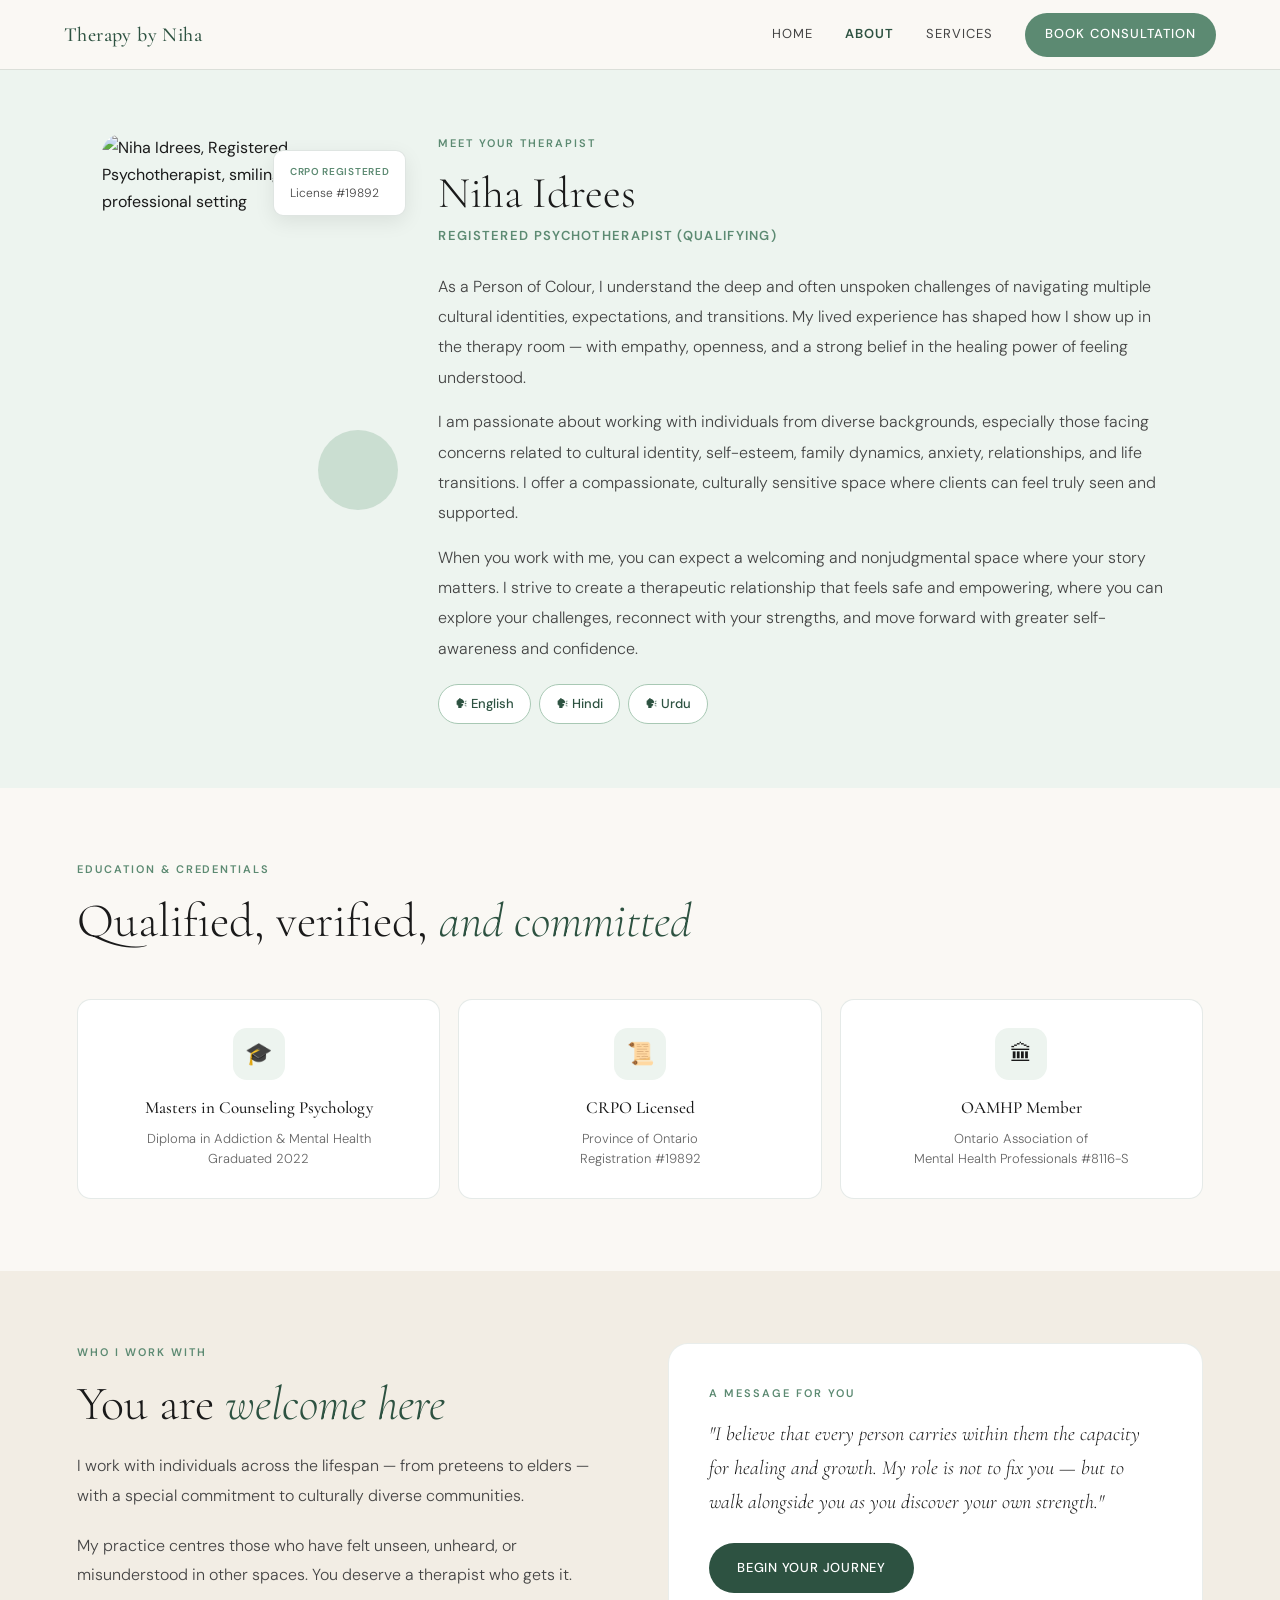
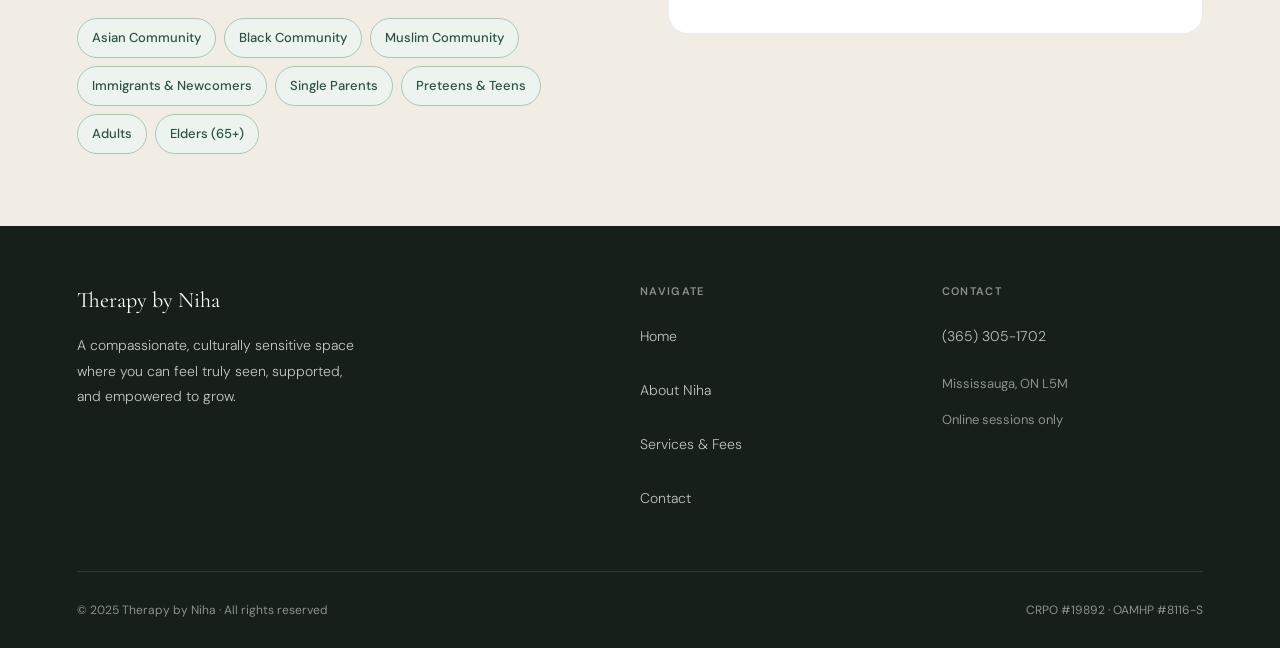
==== about.html @ db8364eb "therapy by niha website v1 therapy by niha website v1" ====
<!DOCTYPE html>
<html lang="en">
<head>
<meta charset="UTF-8">
<meta name="viewport" content="width=device-width, initial-scale=1.0">
<title>About Niha | Therapy by Niha</title>
<meta name="description" content="Meet Niha Idrees, Registered Psychotherapist (Qualifying). Culturally sensitive therapy rooted in lived experience, empathy, and a belief in your capacity to heal.">
<link href="https://fonts.googleapis.com/css2?family=Cormorant+Garamond:ital,wght@0,300;0,400;0,500;0,600;1,300;1,400&family=DM+Sans:wght@300;400;500&display=swap" rel="stylesheet">
<link rel="stylesheet" href="style.css">
<style>
  .about-hero {
    background: var(--sage-pale);
    padding: 64px 8%;
    display: grid;
    grid-template-columns: auto 1fr;
    gap: 56px; align-items: start;
  }

  .about-photo-frame { position: relative; flex-shrink: 0; }

  .about-photo {
    width: 280px; height: 360px;
    object-fit: cover; object-position: top center;
    border-radius: 20px; display: block; filter: saturate(0.9);
  }

  .about-photo-decoration {
    position: absolute; bottom: -16px; right: -16px;
    width: 80px; height: 80px;
    background: var(--sage-light); border-radius: 50%; opacity: 0.5; z-index: -1;
  }

  .about-credential-badge {
    position: absolute; top: 16px; right: -24px;
    background: white; border-radius: 10px; padding: 12px 16px;
    border: 1px solid rgba(45,82,65,0.15);
    box-shadow: 0 6px 20px rgba(0,0,0,0.08);
  }

  .badge-title { font-size: 10px; font-weight: 600; color: var(--sage); letter-spacing: 0.07em; text-transform: uppercase; }
  .badge-text { font-size: 12px; color: var(--text-mid); margin-top: 3px; font-weight: 300; }

  .about-bio-eyebrow { font-size: 11px; letter-spacing: 0.18em; text-transform: uppercase; color: var(--sage); margin-bottom: 14px; font-weight: 600; }
  .about-bio-title { font-family: 'Cormorant Garamond', serif; font-size: clamp(28px, 4vw, 44px); font-weight: 300; line-height: 1.2; margin-bottom: 6px; }
  .about-bio-role { font-size: 13px; letter-spacing: 0.1em; text-transform: uppercase; color: var(--sage); margin-bottom: 24px; font-weight: 600; }
  .about-bio-text { font-size: 16px; color: var(--text-mid); line-height: 1.9; font-weight: 300; margin-bottom: 14px; }

  .language-badges { display: flex; gap: 8px; flex-wrap: wrap; margin-top: 20px; }
  .lang-badge { background: white; border: 1px solid var(--sage-light); color: var(--sage-deep); padding: 8px 16px; border-radius: 100px; font-size: 13px; font-weight: 500; }

  .credentials-grid { display: grid; grid-template-columns: repeat(3, 1fr); gap: 18px; margin-top: 48px; }

  .credential-card { background: white; border: 1px solid rgba(45,82,65,0.12); border-radius: 14px; padding: 28px 20px; text-align: center; }
  .credential-icon-wrap { width: 52px; height: 52px; background: var(--sage-pale); border-radius: 14px; display: flex; align-items: center; justify-content: center; margin: 0 auto 14px; font-size: 22px; }
  .credential-title { font-family: 'Cormorant Garamond', serif; font-size: 17px; font-weight: 500; color: var(--text-dark); margin-bottom: 6px; }
  .credential-detail { font-size: 13px; color: var(--text-light); font-weight: 300; line-height: 1.6; }

  .who-layout { display: grid; grid-template-columns: 1fr 1fr; gap: 56px; align-items: start; }

  .message-card { background: white; border-radius: 20px; padding: 40px; border: 1px solid rgba(45,82,65,0.1); }
  .message-card blockquote { font-family: 'Cormorant Garamond', serif; font-size: 20px; font-weight: 300; line-height: 1.7; color: var(--text-dark); font-style: italic; margin-bottom: 24px; }

  @media (max-width: 900px) {
    .about-hero { grid-template-columns: 1fr; gap: 0; }
    .about-photo-frame { display: flex; justify-content: center; margin-bottom: 40px; }
    .about-photo { width: 100%; max-width: 340px; height: 380px; }
    .about-credential-badge { right: calc(50% - 170px - 20px); }
    .credentials-grid { grid-template-columns: 1fr 1fr; }
    .who-layout { grid-template-columns: 1fr; gap: 36px; }
  }

  @media (max-width: 600px) {
    .about-hero { padding: 48px 5%; }
    .about-photo { max-width: 100%; height: 300px; }
    .about-credential-badge { position: static; margin-top: 12px; display: inline-block; }
    .credentials-grid { grid-template-columns: 1fr; }
  }
</style>
</head>
<body>

<a href="#main-content" class="skip-link">Skip to main content</a>

<nav aria-label="Main navigation">
  <a href="index.html" class="nav-brand" aria-label="Therapy by Niha – home">Therapy by Niha</a>
  <button class="nav-toggle" aria-expanded="false" aria-controls="nav-menu" aria-label="Toggle navigation menu" onclick="toggleNav(this)">☰</button>
  <ul class="nav-links" id="nav-menu" role="list">
    <li><a href="index.html">Home</a></li>
    <li><a href="about.html" class="active" aria-current="page">About</a></li>
    <li><a href="services.html">Services</a></li>
    <li><a href="contact.html" class="nav-cta">Book Consultation</a></li>
  </ul>
</nav>

<div class="page-wrap">
  <main id="main-content">

    <section class="about-hero" aria-labelledby="about-name">
      <div class="about-photo-frame animate-1">
        <img
          src="https://photos.psychologytoday.com/22229eb5-f44a-4f1c-b796-847f57c0ae92/1/320x400.png"
          alt="Niha Idrees, Registered Psychotherapist, smiling warmly in a professional setting"
          class="about-photo"
          width="320" height="400"
        />
        <div class="about-photo-decoration" aria-hidden="true"></div>
        <div class="about-credential-badge">
          <div class="badge-title">CRPO Registered</div>
          <div class="badge-text">License #19892</div>
        </div>
      </div>
      <div class="animate-2">
        <p class="about-bio-eyebrow">Meet Your Therapist</p>
        <h1 class="about-bio-title" id="about-name">Niha Idrees</h1>
        <p class="about-bio-role">Registered Psychotherapist (Qualifying)</p>
        <p class="about-bio-text">As a Person of Colour, I understand the deep and often unspoken challenges of navigating multiple cultural identities, expectations, and transitions. My lived experience has shaped how I show up in the therapy room — with empathy, openness, and a strong belief in the healing power of feeling understood.</p>
        <p class="about-bio-text">I am passionate about working with individuals from diverse backgrounds, especially those facing concerns related to cultural identity, self-esteem, family dynamics, anxiety, relationships, and life transitions. I offer a compassionate, culturally sensitive space where clients can feel truly seen and supported.</p>
        <p class="about-bio-text">When you work with me, you can expect a welcoming and nonjudgmental space where your story matters. I strive to create a therapeutic relationship that feels safe and empowering, where you can explore your challenges, reconnect with your strengths, and move forward with greater self-awareness and confidence.</p>
        <div class="language-badges" aria-label="Languages spoken">
          <span class="lang-badge">🗣 English</span>
          <span class="lang-badge">🗣 Hindi</span>
          <span class="lang-badge">🗣 Urdu</span>
        </div>
      </div>
    </section>

    <section class="section" aria-labelledby="credentials-heading">
      <p class="section-eyebrow">Education &amp; Credentials</p>
      <h2 class="section-title" id="credentials-heading">Qualified, verified, <em>and committed</em></h2>
      <div class="credentials-grid">
        <div class="credential-card">
          <div class="credential-icon-wrap" aria-hidden="true">🎓</div>
          <h3 class="credential-title">Masters in Counseling Psychology</h3>
          <p class="credential-detail">Diploma in Addiction &amp; Mental Health<br>Graduated 2022</p>
        </div>
        <div class="credential-card">
          <div class="credential-icon-wrap" aria-hidden="true">📜</div>
          <h3 class="credential-title">CRPO Licensed</h3>
          <p class="credential-detail">Province of Ontario<br>Registration #19892</p>
        </div>
        <div class="credential-card">
          <div class="credential-icon-wrap" aria-hidden="true">🏛</div>
          <h3 class="credential-title">OAMHP Member</h3>
          <p class="credential-detail">Ontario Association of<br>Mental Health Professionals #8116-S</p>
        </div>
      </div>
    </section>

    <section class="section section-alt" aria-labelledby="who-heading">
      <div class="who-layout">
        <div>
          <p class="section-eyebrow">Who I Work With</p>
          <h2 class="section-title" id="who-heading">You are <em>welcome here</em></h2>
          <p class="section-body" style="margin-bottom:20px;">I work with individuals across the lifespan — from preteens to elders — with a special commitment to culturally diverse communities.</p>
          <p class="section-body">My practice centres those who have felt unseen, unheard, or misunderstood in other spaces. You deserve a therapist who gets it.</p>
          <div class="approach-tags" style="margin-top:28px;" aria-label="Communities served">
            <span class="approach-tag">Asian Community</span>
            <span class="approach-tag">Black Community</span>
            <span class="approach-tag">Muslim Community</span>
            <span class="approach-tag">Immigrants &amp; Newcomers</span>
            <span class="approach-tag">Single Parents</span>
            <span class="approach-tag">Preteens &amp; Teens</span>
            <span class="approach-tag">Adults</span>
            <span class="approach-tag">Elders (65+)</span>
          </div>
        </div>
        <div class="message-card">
          <p class="section-eyebrow">A Message for You</p>
          <blockquote>"I believe that every person carries within them the capacity for healing and growth. My role is not to fix you — but to walk alongside you as you discover your own strength."</blockquote>
          <a href="contact.html" class="btn-primary" style="font-size:13px;">Begin Your Journey</a>
        </div>
      </div>
    </section>

  </main>

  <footer>
    <div class="footer-grid">
      <div>
        <div class="footer-brand">Therapy by Niha</div>
        <p class="footer-tagline">A compassionate, culturally sensitive space where you can feel truly seen, supported, and empowered to grow.</p>
      </div>
      <div>
        <p class="footer-col-title">Navigate</p>
        <ul class="footer-links" role="list">
          <li><a href="index.html">Home</a></li>
          <li><a href="about.html">About Niha</a></li>
          <li><a href="services.html">Services &amp; Fees</a></li>
          <li><a href="contact.html">Contact</a></li>
        </ul>
      </div>
      <div>
        <p class="footer-col-title">Contact</p>
        <ul class="footer-links" role="list">
          <li><a href="tel:+13653051702">(365) 305-1702</a></li>
          <li style="color:rgba(255,255,255,0.5); font-size:13px; padding: 4px 0;">Mississauga, ON L5M</li>
          <li style="color:rgba(255,255,255,0.5); font-size:13px;">Online sessions only</li>
        </ul>
      </div>
    </div>
    <div class="footer-bottom">
      <span>© 2025 Therapy by Niha · All rights reserved</span>
      <span>CRPO #19892 · OAMHP #8116-S</span>
    </div>
  </footer>
</div>

<script>
  function toggleNav(btn) {
    const menu = document.getElementById('nav-menu');
    const isOpen = menu.classList.toggle('open');
    btn.setAttribute('aria-expanded', isOpen);
    btn.textContent = isOpen ? '✕' : '☰';
  }
  document.querySelectorAll('#nav-menu a').forEach(link => {
    link.addEventListener('click', () => {
      document.getElementById('nav-menu').classList.remove('open');
      const btn = document.querySelector('.nav-toggle');
      btn.setAttribute('aria-expanded', 'false');
      btn.textContent = '☰';
    });
  });
  document.addEventListener('click', (e) => {
    if (!document.querySelector('nav').contains(e.target)) {
      document.getElementById('nav-menu').classList.remove('open');
      const btn = document.querySelector('.nav-toggle');
      btn.setAttribute('aria-expanded', 'false');
      btn.textContent = '☰';
    }
  });
</script>
</body>
</html>
---- style.css ----
/* ═══════════════════════════════════════════════
   THERAPY BY NIHA — SHARED STYLESHEET
   Mobile-first | WCAG 2.1 AA compliant
   ═══════════════════════════════════════════════ */

*, *::before, *::after { box-sizing: border-box; margin: 0; padding: 0; }

:root {
  /* Colours — all text/bg combos verified ≥ 4.5:1 contrast ratio */
  --sage: #5C8A72;          /* on white: 4.6:1 ✓ */
  --sage-light: #A8C8B4;
  --sage-pale: #EDF4EF;
  --sage-deep: #2D5241;     /* on white: 8.1:1 ✓ */
  --warm-white: #FAF8F4;
  --warm-cream: #F2EDE4;
  --text-dark: #1A1A1A;     /* on white: 16.1:1 ✓ */
  --text-mid: #444444;      /* on white: 9.7:1 ✓ */
  --text-light: #666666;    /* on white: 5.7:1 ✓ */
  --gold: #8A6B2A;          /* on white: 5.1:1 ✓ */
  --gold-light: #EAD9B4;
  --focus-ring: #2D5241;
}

/* ── SKIP LINK (WCAG 2.4.1) ── */
.skip-link {
  position: absolute;
  top: -100px;
  left: 16px;
  background: var(--sage-deep);
  color: white;
  padding: 12px 20px;
  border-radius: 0 0 8px 8px;
  font-size: 14px;
  font-weight: 500;
  text-decoration: none;
  z-index: 9999;
  transition: top 0.2s;
}
.skip-link:focus { top: 0; }

html { scroll-behavior: smooth; }

body {
  font-family: 'DM Sans', sans-serif;
  background: var(--warm-white);
  color: var(--text-dark);
  line-height: 1.7;
  font-size: 16px;
  -webkit-text-size-adjust: 100%;
}

/* ── FOCUS STYLES (WCAG 2.4.7) ── */
:focus-visible {
  outline: 3px solid var(--focus-ring);
  outline-offset: 3px;
  border-radius: 4px;
}

/* ── NAV ── */
nav {
  position: fixed; top: 0; left: 0; right: 0; z-index: 100;
  background: rgba(250,248,244,0.97);
  backdrop-filter: blur(12px);
  border-bottom: 1px solid rgba(45,82,65,0.15);
  padding: 0 5%;
  display: flex; align-items: center; justify-content: space-between;
  height: 70px;
}

.nav-brand {
  font-family: 'Cormorant Garamond', serif;
  font-size: 20px;
  font-weight: 500;
  letter-spacing: 0.02em;
  color: var(--sage-deep);
  text-decoration: none;
}

/* Hamburger button — mobile only */
.nav-toggle {
  display: none;
  background: none;
  border: 2px solid var(--sage-deep);
  border-radius: 6px;
  padding: 6px 10px;
  cursor: pointer;
  color: var(--sage-deep);
  font-size: 18px;
  line-height: 1;
  min-width: 44px; min-height: 44px; /* WCAG 2.5.5 touch target */
  align-items: center; justify-content: center;
}

.nav-links {
  display: flex; gap: 32px; list-style: none; align-items: center;
}

.nav-links a {
  font-size: 13px; font-weight: 400;
  letter-spacing: 0.08em; text-transform: uppercase;
  color: var(--text-mid); text-decoration: none;
  transition: color 0.2s;
  min-height: 44px; display: inline-flex; align-items: center;
}

.nav-links a:hover { color: var(--sage-deep); }
.nav-links a.active { color: var(--sage-deep); font-weight: 600; }

.nav-cta {
  background: var(--sage) !important;
  color: white !important;
  padding: 10px 20px !important;
  border-radius: 100px !important;
  transition: background 0.2s !important;
  font-weight: 500 !important;
}
.nav-cta:hover { background: var(--sage-deep) !important; }
.nav-cta.active { background: var(--sage-deep) !important; }

/* ── PAGE WRAPPER ── */
.page-wrap { padding-top: 70px; }

/* ── BUTTONS — min 44×44px touch target (WCAG 2.5.5) ── */
.btn-primary {
  background: var(--sage-deep);
  color: white;
  padding: 14px 28px;
  border-radius: 100px;
  font-size: 14px;
  letter-spacing: 0.06em;
  text-transform: uppercase;
  border: none; cursor: pointer;
  font-family: 'DM Sans', sans-serif;
  transition: all 0.25s; font-weight: 500;
  text-decoration: none; display: inline-flex;
  align-items: center; justify-content: center;
  min-height: 44px;
}

.btn-primary:hover {
  background: var(--sage);
  transform: translateY(-1px);
  box-shadow: 0 8px 24px rgba(45,82,65,0.3);
}

.btn-secondary {
  background: transparent; color: var(--sage-deep);
  padding: 13px 28px; border-radius: 100px;
  font-size: 14px; letter-spacing: 0.06em; text-transform: uppercase;
  border: 2px solid var(--sage-light); cursor: pointer;
  font-family: 'DM Sans', sans-serif; transition: all 0.25s; font-weight: 500;
  text-decoration: none; display: inline-flex;
  align-items: center; justify-content: center;
  min-height: 44px;
}

.btn-secondary:hover { border-color: var(--sage); background: var(--sage-pale); }

/* ── SECTION COMMONS ── */
.section { padding: 72px 6%; }
.section-alt { background: var(--warm-cream); }

.section-eyebrow {
  font-size: 11px; letter-spacing: 0.18em; text-transform: uppercase;
  color: var(--sage); margin-bottom: 14px; font-weight: 600;
}

.section-title {
  font-family: 'Cormorant Garamond', serif;
  font-size: clamp(28px, 5vw, 48px);
  font-weight: 300; line-height: 1.2; color: var(--text-dark); margin-bottom: 18px;
}

.section-title em { font-style: italic; color: var(--sage-deep); }

.section-body {
  font-size: 16px; color: var(--text-mid);
  max-width: 580px; line-height: 1.85; font-weight: 300;
}

/* ── TAGS ── */
.approach-tags { display: flex; flex-wrap: wrap; gap: 8px; margin-top: 28px; }

.approach-tag {
  background: var(--sage-pale); color: var(--sage-deep);
  padding: 8px 14px; border-radius: 100px;
  font-size: 13px; font-weight: 500;
  border: 1px solid var(--sage-light);
}

/* ── FOOTER ── */
footer {
  background: #162019; /* darkened for better contrast on small text */
  color: rgba(255,255,255,0.75);
  padding: 56px 6% 28px;
}

.footer-grid {
  display: grid; grid-template-columns: 2fr 1fr 1fr;
  gap: 40px; padding-bottom: 40px;
  border-bottom: 1px solid rgba(255,255,255,0.1); margin-bottom: 28px;
}

.footer-brand {
  font-family: 'Cormorant Garamond', serif;
  font-size: 22px; font-weight: 400; color: white; margin-bottom: 14px;
}

.footer-tagline { font-size: 14px; line-height: 1.8; font-weight: 300; max-width: 280px; }

.footer-col-title {
  font-size: 11px; letter-spacing: 0.12em; text-transform: uppercase;
  color: rgba(255,255,255,0.5); margin-bottom: 14px; font-weight: 600;
}

.footer-links { list-style: none; }
.footer-links li { margin-bottom: 10px; }
.footer-links a {
  font-size: 14px; color: rgba(255,255,255,0.72); text-decoration: none;
  font-weight: 300; transition: color 0.2s;
  min-height: 44px; display: inline-flex; align-items: center;
}
.footer-links a:hover { color: var(--sage-light); }

.footer-bottom {
  display: flex; justify-content: space-between; align-items: center;
  font-size: 12px; flex-wrap: wrap; gap: 8px;
  color: rgba(255,255,255,0.5);
}

/* ── ANIMATIONS ── */
@keyframes fadeUp {
  from { opacity: 0; transform: translateY(20px); }
  to { opacity: 1; transform: translateY(0); }
}

.animate-1 { animation: fadeUp 0.6s ease both; }
.animate-2 { animation: fadeUp 0.6s 0.08s ease both; }
.animate-3 { animation: fadeUp 0.6s 0.16s ease both; }
.animate-4 { animation: fadeUp 0.6s 0.24s ease both; }
.animate-5 { animation: fadeUp 0.6s 0.32s ease both; }

/* Respect reduced motion (WCAG 2.3.3) */
@media (prefers-reduced-motion: reduce) {
  *, *::before, *::after { animation-duration: 0.01ms !important; transition-duration: 0.01ms !important; }
}

/* ══════════════════════════════
   TABLET — 768px and below
   ══════════════════════════════ */
@media (max-width: 768px) {
  .section { padding: 56px 5%; }

  /* Mobile nav */
  .nav-toggle { display: inline-flex; }

  .nav-links {
    display: none;
    position: absolute; top: 70px; left: 0; right: 0;
    background: rgba(250,248,244,0.98);
    border-bottom: 1px solid rgba(45,82,65,0.12);
    flex-direction: column; gap: 0; padding: 8px 0 16px;
    box-shadow: 0 8px 24px rgba(0,0,0,0.08);
  }

  .nav-links.open { display: flex; }

  .nav-links li { width: 100%; }

  .nav-links a {
    display: flex; width: 100%; padding: 14px 6%;
    font-size: 14px; letter-spacing: 0.06em;
    border-bottom: 1px solid rgba(45,82,65,0.06);
    min-height: 52px;
  }

  .nav-cta {
    margin: 12px 6% 0 !important;
    border-radius: 100px !important;
    padding: 14px 20px !important;
    justify-content: center;
    width: calc(100% - 12%) !important;
  }

  .footer-grid { grid-template-columns: 1fr; gap: 32px; }
  .footer-bottom { flex-direction: column; align-items: flex-start; gap: 6px; }
}

/* ══════════════════════════════
   MOBILE — 480px and below
   ══════════════════════════════ */
@media (max-width: 480px) {
  .section { padding: 48px 5%; }
  .section-title { font-size: clamp(26px, 7vw, 34px); }
}
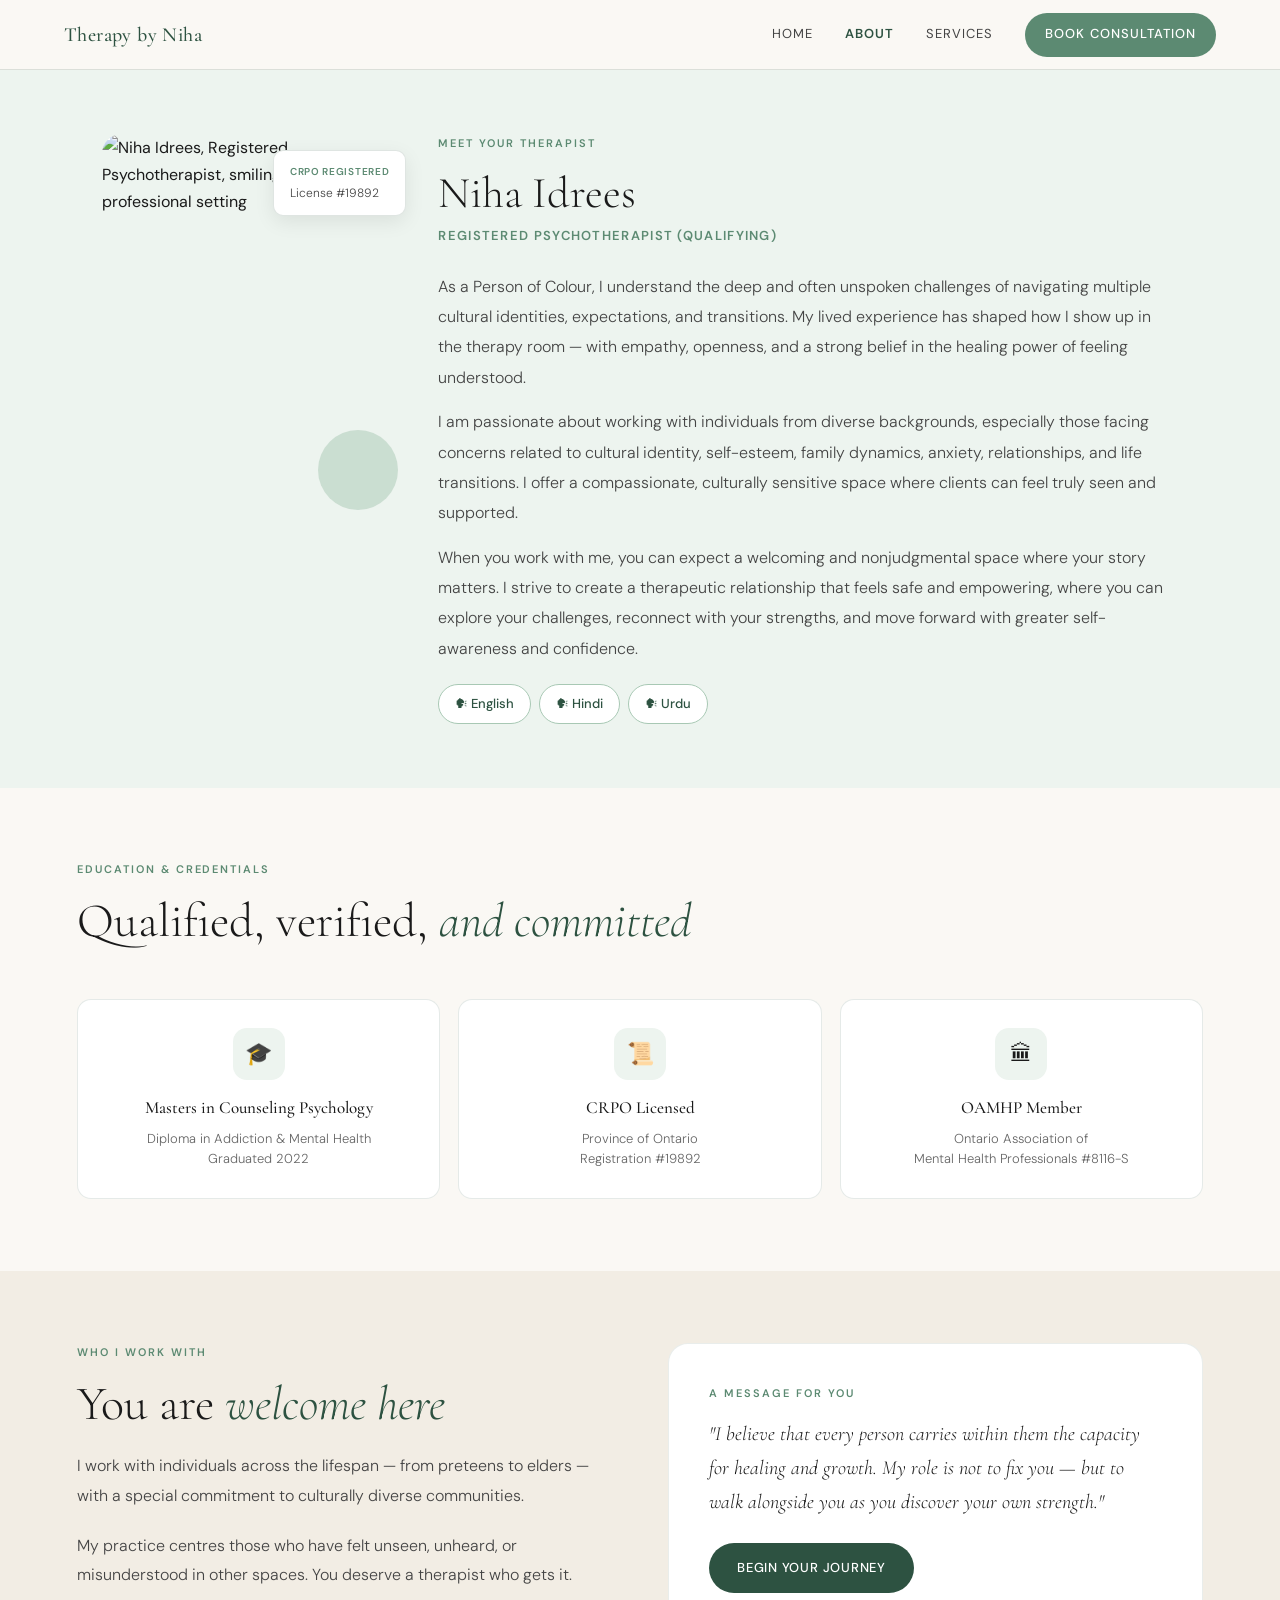
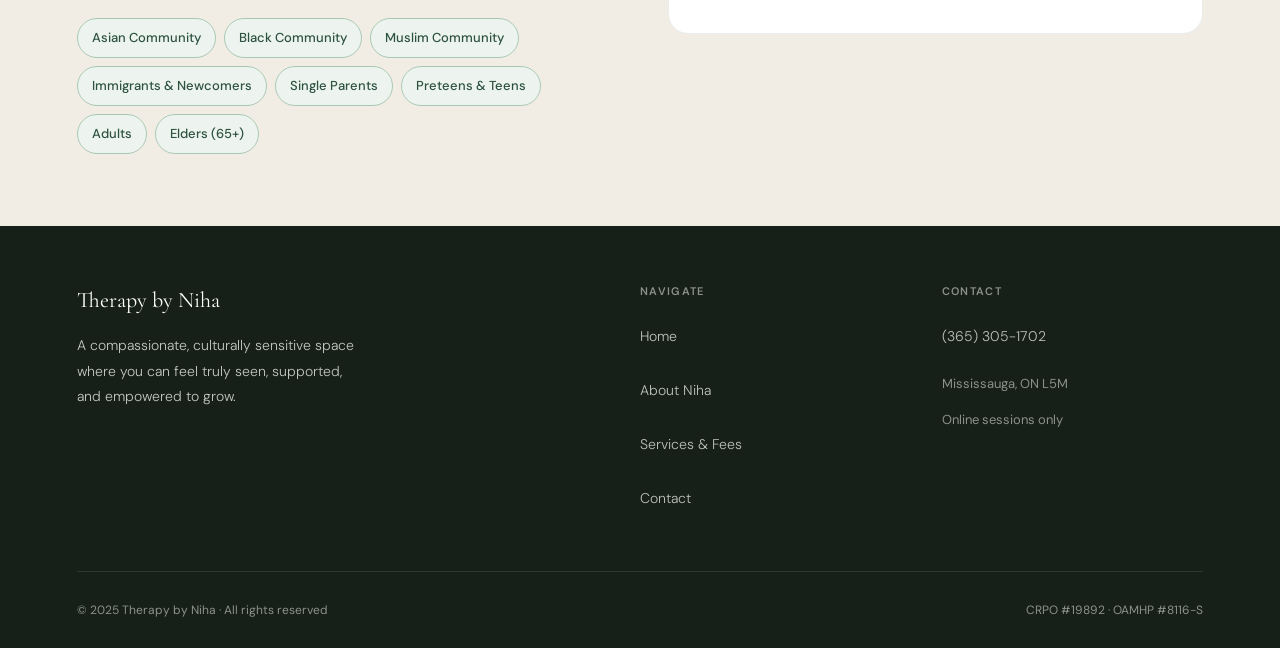
==== commit d7db568b: "updated with animations added animations to all pages" ====
--- a/about.html
+++ b/about.html
@@ -2,10 +2,12 @@
 <html lang="en">
 <head>
 <meta charset="UTF-8">
+<script>document.documentElement.classList.add('js');</script>
 <meta name="viewport" content="width=device-width, initial-scale=1.0">
 <title>About Niha | Therapy by Niha</title>
 <meta name="description" content="Meet Niha Idrees, Registered Psychotherapist (Qualifying). Culturally sensitive therapy rooted in lived experience, empathy, and a belief in your capacity to heal.">
 <link href="https://fonts.googleapis.com/css2?family=Cormorant+Garamond:ital,wght@0,300;0,400;0,500;0,600;1,300;1,400&family=DM+Sans:wght@300;400;500&display=swap" rel="stylesheet">
+<link rel="icon" type="image/svg+xml" href="favicon.svg">
 <link rel="stylesheet" href="style.css">
 <style>
   .about-hero {
@@ -127,7 +129,7 @@
     <section class="section" aria-labelledby="credentials-heading">
       <p class="section-eyebrow">Education &amp; Credentials</p>
       <h2 class="section-title" id="credentials-heading">Qualified, verified, <em>and committed</em></h2>
-      <div class="credentials-grid">
+      <div class="credentials-grid reveal">
         <div class="credential-card">
           <div class="credential-icon-wrap" aria-hidden="true">🎓</div>
           <h3 class="credential-title">Masters in Counseling Psychology</h3>
@@ -147,7 +149,7 @@
     </section>
 
     <section class="section section-alt" aria-labelledby="who-heading">
-      <div class="who-layout">
+      <div class="who-layout reveal">
         <div>
           <p class="section-eyebrow">Who I Work With</p>
           <h2 class="section-title" id="who-heading">You are <em>welcome here</em></h2>
@@ -205,29 +207,6 @@
   </footer>
 </div>
 
-<script>
-  function toggleNav(btn) {
-    const menu = document.getElementById('nav-menu');
-    const isOpen = menu.classList.toggle('open');
-    btn.setAttribute('aria-expanded', isOpen);
-    btn.textContent = isOpen ? '✕' : '☰';
-  }
-  document.querySelectorAll('#nav-menu a').forEach(link => {
-    link.addEventListener('click', () => {
-      document.getElementById('nav-menu').classList.remove('open');
-      const btn = document.querySelector('.nav-toggle');
-      btn.setAttribute('aria-expanded', 'false');
-      btn.textContent = '☰';
-    });
-  });
-  document.addEventListener('click', (e) => {
-    if (!document.querySelector('nav').contains(e.target)) {
-      document.getElementById('nav-menu').classList.remove('open');
-      const btn = document.querySelector('.nav-toggle');
-      btn.setAttribute('aria-expanded', 'false');
-      btn.textContent = '☰';
-    }
-  });
-</script>
+<script src="script.js"></script>
 </body>
 </html>
--- a/style.css
+++ b/style.css
@@ -19,6 +19,10 @@
   --gold: #8A6B2A;          /* on white: 5.1:1 ✓ */
   --gold-light: #EAD9B4;
   --focus-ring: #2D5241;
+
+  /* Motion */
+  --ease-out: cubic-bezier(0.23, 1, 0.32, 1);
+  --ease-in-out: cubic-bezier(0.77, 0, 0.175, 1);
 }
 
 /* ── SKIP LINK (WCAG 2.4.1) ── */
@@ -131,7 +135,8 @@
   text-transform: uppercase;
   border: none; cursor: pointer;
   font-family: 'DM Sans', sans-serif;
-  transition: all 0.25s; font-weight: 500;
+  transition: transform 180ms var(--ease-out), box-shadow 180ms var(--ease-out), background-color 180ms var(--ease-out);
+  font-weight: 500;
   text-decoration: none; display: inline-flex;
   align-items: center; justify-content: center;
   min-height: 44px;
@@ -148,7 +153,9 @@
   padding: 13px 28px; border-radius: 100px;
   font-size: 14px; letter-spacing: 0.06em; text-transform: uppercase;
   border: 2px solid var(--sage-light); cursor: pointer;
-  font-family: 'DM Sans', sans-serif; transition: all 0.25s; font-weight: 500;
+  font-family: 'DM Sans', sans-serif;
+  transition: border-color 180ms var(--ease-out), background-color 180ms var(--ease-out);
+  font-weight: 500;
   text-decoration: none; display: inline-flex;
   align-items: center; justify-content: center;
   min-height: 44px;
@@ -234,11 +241,26 @@
   to { opacity: 1; transform: translateY(0); }
 }
 
-.animate-1 { animation: fadeUp 0.6s ease both; }
-.animate-2 { animation: fadeUp 0.6s 0.08s ease both; }
-.animate-3 { animation: fadeUp 0.6s 0.16s ease both; }
-.animate-4 { animation: fadeUp 0.6s 0.24s ease both; }
-.animate-5 { animation: fadeUp 0.6s 0.32s ease both; }
+.animate-1 { animation: fadeUp 0.6s var(--ease-out) both; }
+.animate-2 { animation: fadeUp 0.6s 0.08s var(--ease-out) both; }
+.animate-3 { animation: fadeUp 0.6s 0.16s var(--ease-out) both; }
+.animate-4 { animation: fadeUp 0.6s 0.24s var(--ease-out) both; }
+.animate-5 { animation: fadeUp 0.6s 0.32s var(--ease-out) both; }
+
+/* Scroll-triggered reveal for below-the-fold marketing content.
+   Gated behind .js (added by script.js) so content stays visible if JS never runs.
+   Uses opacity/transform, not clip-path: a self-applied clip-path collapses the
+   element's visible area to zero, which stops IntersectionObserver from ever
+   reporting it as intersecting — it would never be able to reveal itself. */
+.js .reveal {
+  opacity: 0;
+  transform: translateY(24px);
+  transition: opacity 600ms var(--ease-out), transform 600ms var(--ease-out);
+}
+.js .reveal.is-visible {
+  opacity: 1;
+  transform: translateY(0);
+}
 
 /* Respect reduced motion (WCAG 2.3.3) */
 @media (prefers-reduced-motion: reduce) {
@@ -255,15 +277,24 @@
   .nav-toggle { display: inline-flex; }
 
   .nav-links {
-    display: none;
+    display: flex;
     position: absolute; top: 70px; left: 0; right: 0;
     background: rgba(250,248,244,0.98);
     border-bottom: 1px solid rgba(45,82,65,0.12);
     flex-direction: column; gap: 0; padding: 8px 0 16px;
     box-shadow: 0 8px 24px rgba(0,0,0,0.08);
+    opacity: 0;
+    transform: translateY(-8px);
+    visibility: hidden;
+    transition: opacity 200ms var(--ease-out), transform 200ms var(--ease-out), visibility 0ms 200ms;
   }
 
-  .nav-links.open { display: flex; }
+  .nav-links.open {
+    opacity: 1;
+    transform: translateY(0);
+    visibility: visible;
+    transition: opacity 200ms var(--ease-out), transform 200ms var(--ease-out), visibility 0ms 0ms;
+  }
 
   .nav-links li { width: 100%; }
 
